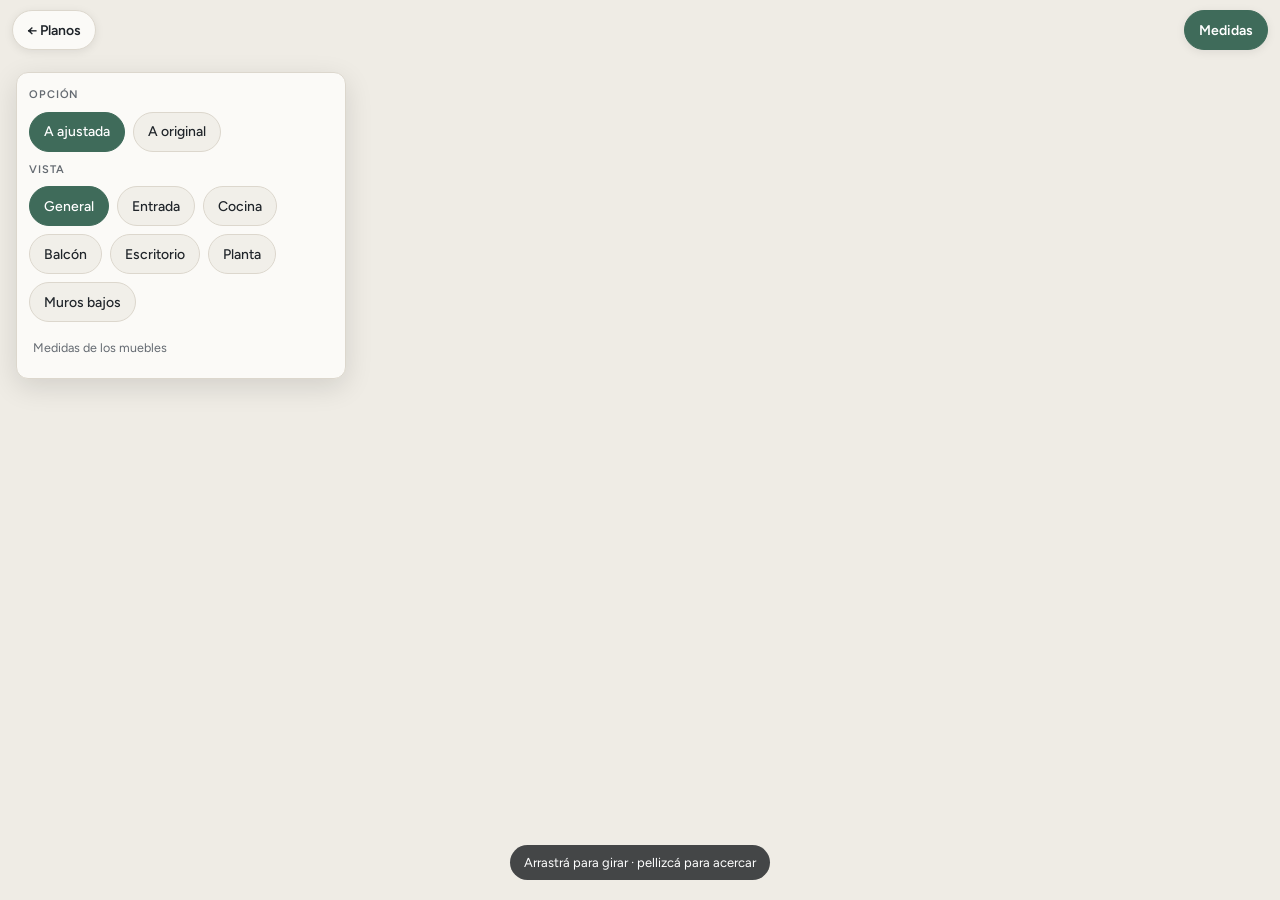
==== 3d.html @ 873d50f2 "Planos del living-comedor: sitio para celular, modelo 3D y descargas Co-Authored-By: Claude Opus 5.5" ====
<!doctype html>
<html lang="es-AR">
<head>
<meta charset="utf-8">
<meta name="viewport" content="width=device-width, initial-scale=1, viewport-fit=cover">
<meta name="theme-color" content="#efece5" media="(prefers-color-scheme: light)">
<meta name="theme-color" content="#171a1d" media="(prefers-color-scheme: dark)">
<title>Living-comedor en 3D</title>
<meta name="description" content="Modelo 3D a escala real del living-comedor: girá, acercate y compará las distribuciones.">
<meta property="og:title" content="Living-comedor en 3D">
<meta property="og:description" content="Modelo 3D a escala real: girá, acercate y compará las distribuciones.">
<meta property="og:type" content="website">
<meta property="og:image" content="https://juanmeliadevelops.github.io/planosDepto/assets/og.jpg">
<meta property="og:image:width" content="1200">
<meta property="og:image:height" content="630">
<meta name="twitter:card" content="summary_large_image">
<link rel="icon" href="assets/icon.svg" type="image/svg+xml">
<link rel="preconnect" href="https://fonts.googleapis.com">
<link rel="preconnect" href="https://fonts.gstatic.com" crossorigin>
<link rel="stylesheet" href="https://fonts.googleapis.com/css2?family=Figtree:wght@400;500;600;700&family=IBM+Plex+Mono:wght@400;500&display=swap">
<link rel="stylesheet" href="assets/style.css">
<link rel="modulepreload" href="vendor/three/three.module.min.js">
</head>
<body class="viewer">
  <div class="v-top">
    <a class="pill" href="./" aria-label="Volver a los planos">← Planos</a>
    <button class="pill" id="t-tags" aria-pressed="true">Medidas</button>
  </div>

  <div class="v-stage" id="stage">
    <div class="v-labels" id="labels"></div>
    <div class="hint" id="hint">Arrastrá para girar · pellizcá para acercar</div>
  </div>

  <div class="sheet" id="sheet">
    <div class="row" role="group" aria-label="Distribución">
      <span class="row-label">Opción</span>
      <button class="chip" id="lay-A2" data-l="A2" aria-pressed="true">A ajustada</button>
      <button class="chip" id="lay-A" data-l="A" aria-pressed="false">A original</button>
    </div>
    <div class="row" role="group" aria-label="Punto de vista">
      <span class="row-label">Vista</span>
      <button class="chip" id="v-iso" data-v="iso" aria-pressed="true">General</button>
      <button class="chip" id="v-entrada" data-v="entrada" aria-pressed="false">Entrada</button>
      <button class="chip" id="v-cocina" data-v="cocina" aria-pressed="false">Cocina</button>
      <button class="chip" id="v-balcon" data-v="balcon" aria-pressed="false">Balcón</button>
      <button class="chip" id="v-escritorio" data-v="escritorio" aria-pressed="false">Escritorio</button>
      <button class="chip" id="v-plan" data-v="plan" aria-pressed="false">Planta</button>
      <button class="chip" id="t-walls" aria-pressed="false">Muros bajos</button>
    </div>
    <details class="more" id="more">
      <summary class="small" style="cursor:pointer;min-height:32px;display:flex;align-items:center">Medidas de los muebles</summary>
      <dl class="legend num" id="legend"></dl>
      <p class="small">Escala real en metros. Muros, aberturas y cocina estimados del plano: verificar en obra.</p>
    </details>
  </div>

<script type="importmap">
{"imports":{
  "three":"./vendor/three/three.module.min.js",
  "three/addons/":"./vendor/three/addons/"
}}
</script>
<script type="module" src="assets/living3d.js"></script>
<noscript><p class="fallback">Este modelo necesita JavaScript activado.</p></noscript>
</body>
</html>
---- assets/style.css ----
/* Planos del depto — estilos compartidos. Mobile first. */
:root{
  --bg:#efece5; --surface:#fbfaf7; --fg:#20252a; --muted:#646a71; --line:#dcd7cd;
  --accent:#3f6b5a; --accent-fg:#ffffff; --accent-soft:#e3ece6; --chip:#f1efe9;
  --plan-bg:#ffffff;
  --font-body:"Figtree",system-ui,-apple-system,"Segoe UI",Roboto,sans-serif;
  --font-data:"IBM Plex Mono",ui-monospace,"SFMono-Regular",Menlo,Consolas,monospace;
  --radius:12px;
  color-scheme:light;
}
@media (prefers-color-scheme: dark){:root{
  --bg:#171a1d; --surface:#212529; --fg:#eceae5; --muted:#a3a8ad; --line:#343a40;
  --accent:#86b9a3; --accent-fg:#10201a; --accent-soft:#25332d; --chip:#2a2f34;
  color-scheme:dark}}

*,*::before,*::after{box-sizing:border-box}
html{-webkit-text-size-adjust:100%;text-size-adjust:100%}
body{margin:0;background:var(--bg);color:var(--fg);font-family:var(--font-body);font-size:16px;line-height:1.5;
  -webkit-font-smoothing:antialiased}
img{max-width:100%;height:auto;display:block}
[hidden]{display:none!important}
a{color:var(--accent)}
button,a{-webkit-tap-highlight-color:transparent}
:focus-visible{outline:2px solid var(--accent);outline-offset:2px}
.num{font-family:var(--font-data);font-variant-numeric:tabular-nums}

/* ---------- Página principal ---------- */
.wrap{max-width:760px;margin:0 auto;padding-inline:max(16px,env(safe-area-inset-left,0px));
  padding-block:calc(20px + env(safe-area-inset-top,0px)) calc(40px + env(safe-area-inset-bottom,0px));
  display:flex;flex-direction:column;gap:32px}
header.top{display:flex;flex-direction:column;gap:6px}
.eyebrow{font-size:12px;letter-spacing:.09em;text-transform:uppercase;color:var(--muted);font-weight:600;margin:0}
h1{font-size:clamp(28px,7.5vw,40px);line-height:1.08;margin:0;font-weight:700;letter-spacing:-.015em;text-wrap:balance}
.lede{margin:4px 0 0;color:var(--muted);max-width:60ch}
h2{font-size:21px;margin:0;font-weight:700;letter-spacing:-.01em;text-wrap:balance}
section{display:flex;flex-direction:column;gap:14px}
.section-head{display:flex;flex-direction:column;gap:4px}
.section-head p{margin:0;color:var(--muted);font-size:15px}

.hero{position:relative;display:block;border-radius:var(--radius);overflow:hidden;background:var(--surface);
  border:1px solid var(--line);text-decoration:none;color:inherit}
.hero img{width:100%;aspect-ratio:4/3;object-fit:cover;background:var(--chip)}
.hero .cta{display:flex;align-items:center;justify-content:space-between;gap:12px;padding:14px 16px}
.hero .cta strong{font-size:17px;display:block}
.hero .cta span{font-size:14px;color:var(--muted)}
.hero .cta .btn{color:var(--accent-fg);font-size:15px}
.btn{display:inline-flex;align-items:center;justify-content:center;gap:8px;min-height:44px;padding:0 18px;border-radius:10px;
  background:var(--accent);color:var(--accent-fg);font-weight:600;font-size:15px;text-decoration:none;border:0;white-space:nowrap}
.btn.secondary{background:var(--chip);color:var(--fg);border:1px solid var(--line)}

.tabs{display:flex;gap:6px;overflow-x:auto;scrollbar-width:none;margin-inline:-16px;padding-inline:16px;scroll-snap-type:x proximity}
.tabs::-webkit-scrollbar{display:none}
.tab{flex:0 0 auto;min-height:44px;padding:0 16px;border-radius:999px;border:1px solid var(--line);background:var(--surface);
  color:var(--fg);font:inherit;font-size:15px;font-weight:500;cursor:pointer;scroll-snap-align:start}
.tab[aria-selected="true"]{background:var(--accent);border-color:var(--accent);color:var(--accent-fg)}
.tab .badge{font-size:11px;font-weight:600;margin-left:6px;opacity:.85}

.plan{display:flex;flex-direction:column;gap:14px}
.plan-figure{margin:0;background:var(--plan-bg);border-radius:var(--radius);border:1px solid var(--line);overflow:hidden}
.plan-figure a{display:block}
.plan-figure img{width:100%;max-width:520px;margin:0 auto}
.plan-figure figcaption{font-size:13px;color:#646a71;padding:10px 14px;border-top:1px solid #e6e2da;background:#fbfaf7;
  display:flex;justify-content:space-between;gap:10px;flex-wrap:wrap}
.facts{display:grid;grid-template-columns:1fr;gap:8px;margin:0;padding:0;list-style:none}
.facts li{background:var(--surface);border:1px solid var(--line);border-radius:10px;padding:12px 14px;display:flex;
  justify-content:space-between;align-items:baseline;gap:12px;font-size:15px}
.facts li .num{font-weight:500;white-space:nowrap}
.facts li.good .num{color:var(--accent)}

.table-scroll{overflow-x:auto;border:1px solid var(--line);border-radius:var(--radius);background:var(--surface)}
table{border-collapse:collapse;width:100%;font-size:14.5px}
th,td{text-align:left;padding:11px 12px;border-bottom:1px solid var(--line);vertical-align:top}
thead th{font-size:12px;letter-spacing:.07em;text-transform:uppercase;color:var(--muted);font-weight:600;background:var(--chip)}
tbody tr:last-child td{border-bottom:0}
td.num{white-space:normal}
@media (max-width:420px){table{font-size:13.5px}th,td{padding:10px 9px}}
td.new{color:var(--accent);font-weight:500}

.downloads{display:grid;grid-template-columns:1fr;gap:10px}
.dl{display:flex;align-items:center;gap:14px;padding:14px 16px;background:var(--surface);border:1px solid var(--line);
  border-radius:var(--radius);text-decoration:none;color:inherit;min-height:64px}
.dl .ext{font-family:var(--font-data);font-size:12px;font-weight:500;background:var(--accent-soft);color:var(--accent);
  border-radius:6px;padding:4px 7px;flex:0 0 auto}
.dl strong{display:block;font-size:15.5px}
.dl span{display:block;font-size:13.5px;color:var(--muted)}
.dl div{min-width:0}

.note{font-size:14px;color:var(--muted);margin:0;padding:14px 16px;border-left:3px solid var(--line);background:var(--surface);border-radius:0 10px 10px 0}
footer{font-size:13px;color:var(--muted)}

@media (min-width:640px){
  .facts{grid-template-columns:1fr 1fr}
  .downloads{grid-template-columns:1fr 1fr}
  .plan{display:grid;grid-template-columns:1.1fr 1fr;align-items:start}
  .plan .facts{grid-template-columns:1fr}
}

/* ---------- Visor 3D ---------- */
body.viewer{height:100dvh;overflow:hidden;display:flex;flex-direction:column;overscroll-behavior:none}
.v-top{position:absolute;top:0;left:0;right:0;z-index:5;display:flex;justify-content:space-between;align-items:center;gap:8px;
  padding:calc(10px + env(safe-area-inset-top,0px)) max(12px,env(safe-area-inset-right,0px)) 10px max(12px,env(safe-area-inset-left,0px));pointer-events:none}
.v-top>*{pointer-events:auto}
.pill{display:inline-flex;align-items:center;gap:6px;min-height:40px;padding:0 14px;border-radius:999px;background:var(--surface);
  color:var(--fg);border:1px solid var(--line);font:inherit;font-size:14px;font-weight:600;text-decoration:none;cursor:pointer;
  box-shadow:0 2px 10px rgba(0,0,0,.08)}
.pill[aria-pressed="true"]{background:var(--accent);color:var(--accent-fg);border-color:var(--accent)}
.v-stage{position:relative;flex:1 1 auto;min-height:0;touch-action:none}
.v-stage canvas{display:block;width:100%;height:100%;touch-action:none}
.v-labels{position:absolute;inset:0;pointer-events:none;overflow:hidden}
.hint{position:absolute;left:50%;bottom:14px;transform:translateX(-50%);background:rgba(20,24,28,.78);color:#fff;font-size:13px;
  padding:8px 14px;border-radius:999px;pointer-events:none;transition:opacity .4s;text-align:center;
  width:max-content;max-width:calc(100% - 24px)}
.hint.gone{opacity:0}
.tag3d{font-family:var(--font-body);font-size:11px;font-weight:600;color:#1f2a33;background:rgba(255,255,255,.9);
  border:1px solid rgba(0,0,0,.12);padding:2px 6px;border-radius:5px;white-space:nowrap;pointer-events:none;line-height:1.35}
.tag3d span{font-family:var(--font-data);font-weight:400;color:#56606a;margin-left:4px}
.hide-tags .tag3d{display:none}
@media (max-width:899px){.tag3d{font-size:10px;padding:1px 5px}}

.sheet{flex:0 0 auto;background:var(--surface);border-top:1px solid var(--line);
  padding:12px 0 calc(12px + env(safe-area-inset-bottom,0px));display:flex;flex-direction:column;gap:10px;z-index:4}
.row{display:flex;gap:8px;overflow-x:auto;scrollbar-width:none;padding-inline:max(12px,env(safe-area-inset-left,0px)) 12px;align-items:center}
.row::-webkit-scrollbar{display:none}
.row-label{font-size:11px;letter-spacing:.08em;text-transform:uppercase;color:var(--muted);font-weight:600;flex:0 0 auto;width:68px}
.chip{flex:0 0 auto;min-height:40px;padding:0 14px;border-radius:999px;border:1px solid var(--line);background:var(--chip);color:var(--fg);
  font:inherit;font-size:14px;font-weight:500;cursor:pointer}
.chip[aria-pressed="true"]{background:var(--accent);border-color:var(--accent);color:var(--accent-fg)}
.more{padding-inline:16px;display:flex;flex-direction:column;gap:10px}
.legend{display:grid;grid-template-columns:1fr auto;gap:4px 12px;margin:0;font-size:14px}
.legend dt{min-width:0}
.legend dd{margin:0;color:var(--muted)}
.small{font-size:12.5px;color:var(--muted);margin:0}
.fallback{position:absolute;inset:0;display:flex;align-items:center;justify-content:center;padding:24px;text-align:center;color:var(--muted)}

@media (min-width:900px){
  body.viewer{display:block}
  .v-stage{position:fixed;inset:0}
  .sheet{position:fixed;top:72px;left:16px;width:330px;max-height:calc(100dvh - 88px);overflow:auto;border:1px solid var(--line);
    border-radius:var(--radius);padding:14px 0;box-shadow:0 8px 28px rgba(0,0,0,.12)}
  .row{flex-wrap:wrap;overflow:visible}
  .row-label{width:100%}
  .hint{bottom:20px}
}
@media (prefers-reduced-motion:reduce){*{transition:none!important;scroll-behavior:auto!important}}
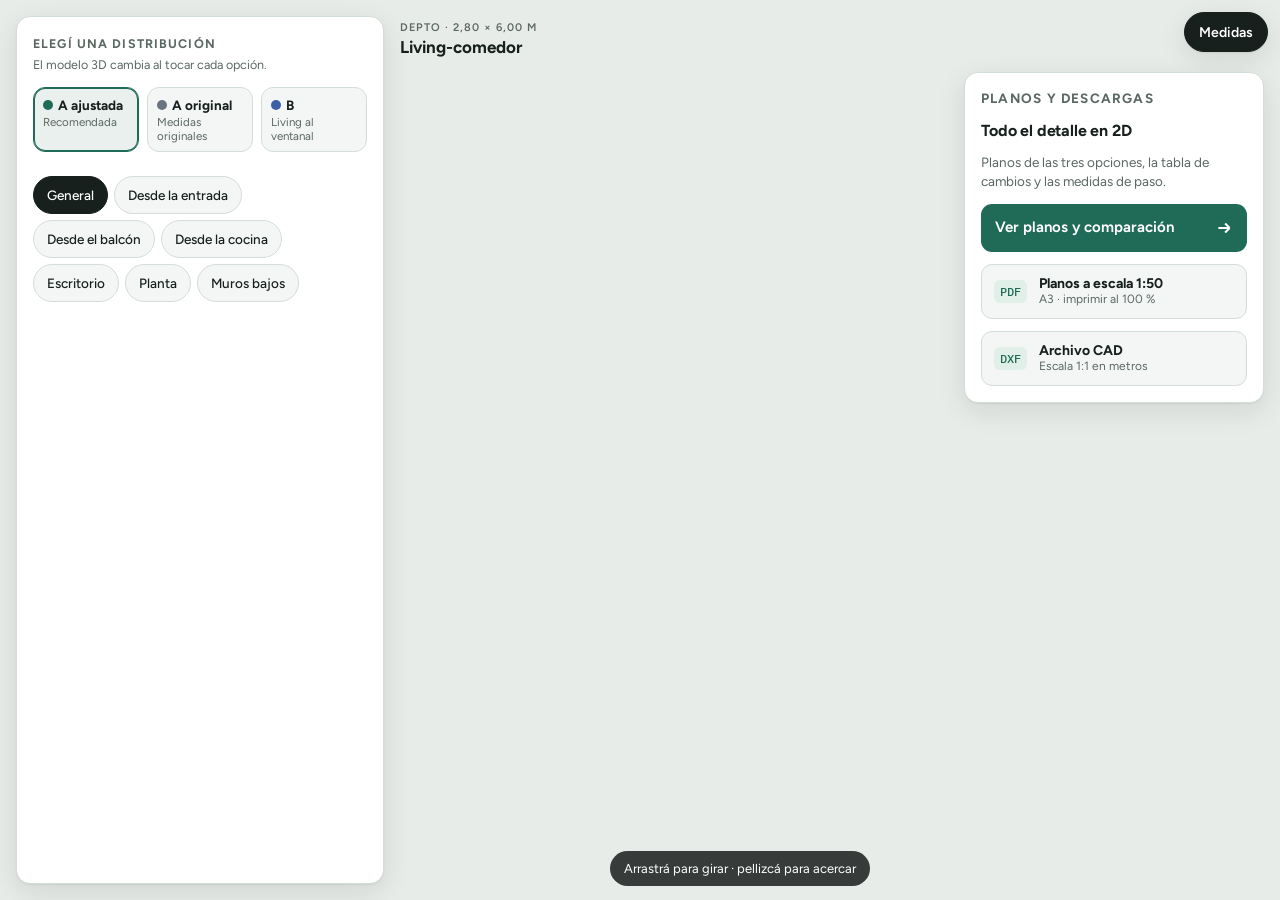
==== commit 1176b956: "Portada con el modelo 3D, tarjeta de distribución explicativa y tarjeta de planos - index.html abre " ====
--- a/3d.html
+++ b/3d.html
@@ -1,67 +1,4 @@
 <!doctype html>
-<html lang="es-AR">
-<head>
-<meta charset="utf-8">
-<meta name="viewport" content="width=device-width, initial-scale=1, viewport-fit=cover">
-<meta name="theme-color" content="#efece5" media="(prefers-color-scheme: light)">
-<meta name="theme-color" content="#171a1d" media="(prefers-color-scheme: dark)">
-<title>Living-comedor en 3D</title>
-<meta name="description" content="Modelo 3D a escala real del living-comedor: girá, acercate y compará las distribuciones.">
-<meta property="og:title" content="Living-comedor en 3D">
-<meta property="og:description" content="Modelo 3D a escala real: girá, acercate y compará las distribuciones.">
-<meta property="og:type" content="website">
-<meta property="og:image" content="https://juanmeliadevelops.github.io/planosDepto/assets/og.jpg">
-<meta property="og:image:width" content="1200">
-<meta property="og:image:height" content="630">
-<meta name="twitter:card" content="summary_large_image">
-<link rel="icon" href="assets/icon.svg" type="image/svg+xml">
-<link rel="preconnect" href="https://fonts.googleapis.com">
-<link rel="preconnect" href="https://fonts.gstatic.com" crossorigin>
-<link rel="stylesheet" href="https://fonts.googleapis.com/css2?family=Figtree:wght@400;500;600;700&family=IBM+Plex+Mono:wght@400;500&display=swap">
-<link rel="stylesheet" href="assets/style.css">
-<link rel="modulepreload" href="vendor/three/three.module.min.js">
-</head>
-<body class="viewer">
-  <div class="v-top">
-    <a class="pill" href="./" aria-label="Volver a los planos">← Planos</a>
-    <button class="pill" id="t-tags" aria-pressed="true">Medidas</button>
-  </div>
-
-  <div class="v-stage" id="stage">
-    <div class="v-labels" id="labels"></div>
-    <div class="hint" id="hint">Arrastrá para girar · pellizcá para acercar</div>
-  </div>
-
-  <div class="sheet" id="sheet">
-    <div class="row" role="group" aria-label="Distribución">
-      <span class="row-label">Opción</span>
-      <button class="chip" id="lay-A2" data-l="A2" aria-pressed="true">A ajustada</button>
-      <button class="chip" id="lay-A" data-l="A" aria-pressed="false">A original</button>
-    </div>
-    <div class="row" role="group" aria-label="Punto de vista">
-      <span class="row-label">Vista</span>
-      <button class="chip" id="v-iso" data-v="iso" aria-pressed="true">General</button>
-      <button class="chip" id="v-entrada" data-v="entrada" aria-pressed="false">Entrada</button>
-      <button class="chip" id="v-cocina" data-v="cocina" aria-pressed="false">Cocina</button>
-      <button class="chip" id="v-balcon" data-v="balcon" aria-pressed="false">Balcón</button>
-      <button class="chip" id="v-escritorio" data-v="escritorio" aria-pressed="false">Escritorio</button>
-      <button class="chip" id="v-plan" data-v="plan" aria-pressed="false">Planta</button>
-      <button class="chip" id="t-walls" aria-pressed="false">Muros bajos</button>
-    </div>
-    <details class="more" id="more">
-      <summary class="small" style="cursor:pointer;min-height:32px;display:flex;align-items:center">Medidas de los muebles</summary>
-      <dl class="legend num" id="legend"></dl>
-      <p class="small">Escala real en metros. Muros, aberturas y cocina estimados del plano: verificar en obra.</p>
-    </details>
-  </div>
-
-<script type="importmap">
-{"imports":{
-  "three":"./vendor/three/three.module.min.js",
-  "three/addons/":"./vendor/three/addons/"
-}}
-</script>
-<script type="module" src="assets/living3d.js"></script>
-<noscript><p class="fallback">Este modelo necesita JavaScript activado.</p></noscript>
-</body>
-</html>
+<html lang="es-AR"><head><meta charset="utf-8"><title>Living-comedor en 3D</title>
+<meta http-equiv="refresh" content="0; url=./"><link rel="canonical" href="./"></head>
+<body><p><a href="./">Ir al modelo 3D</a></p></body></html>
